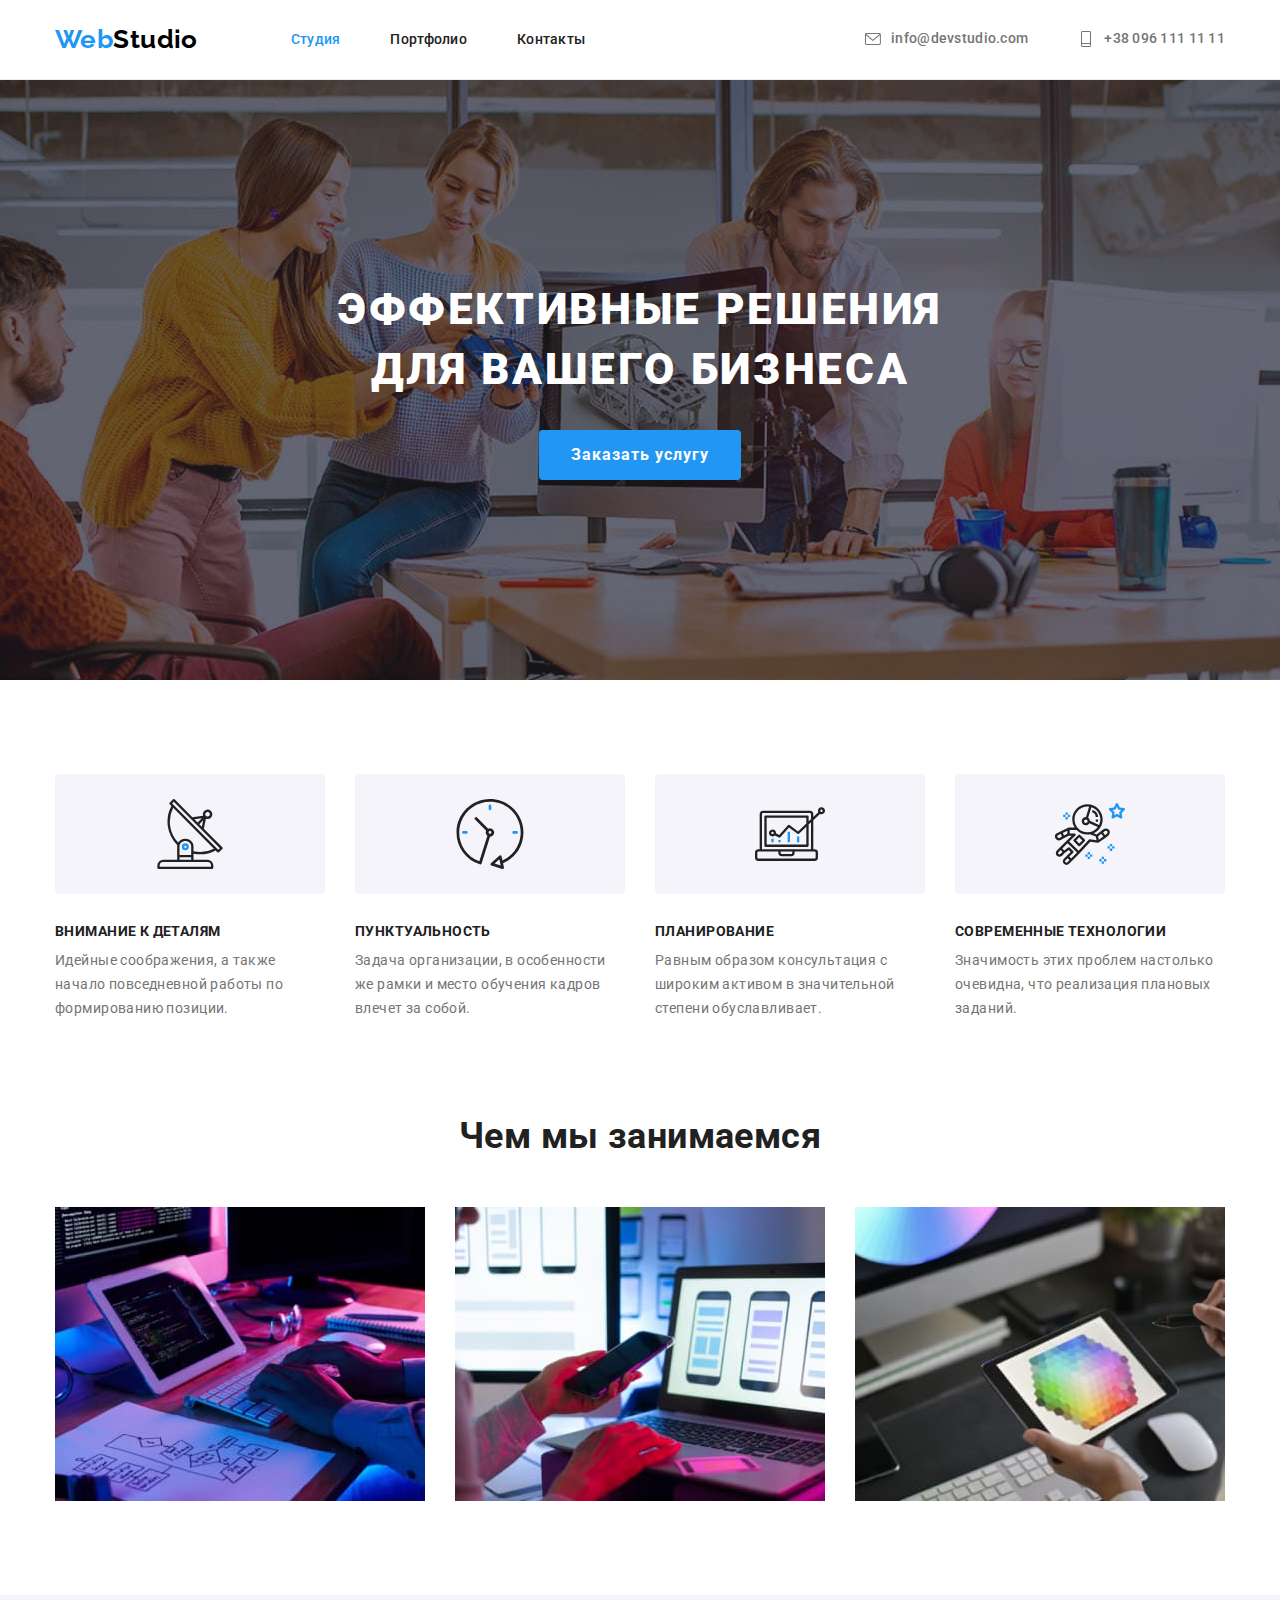
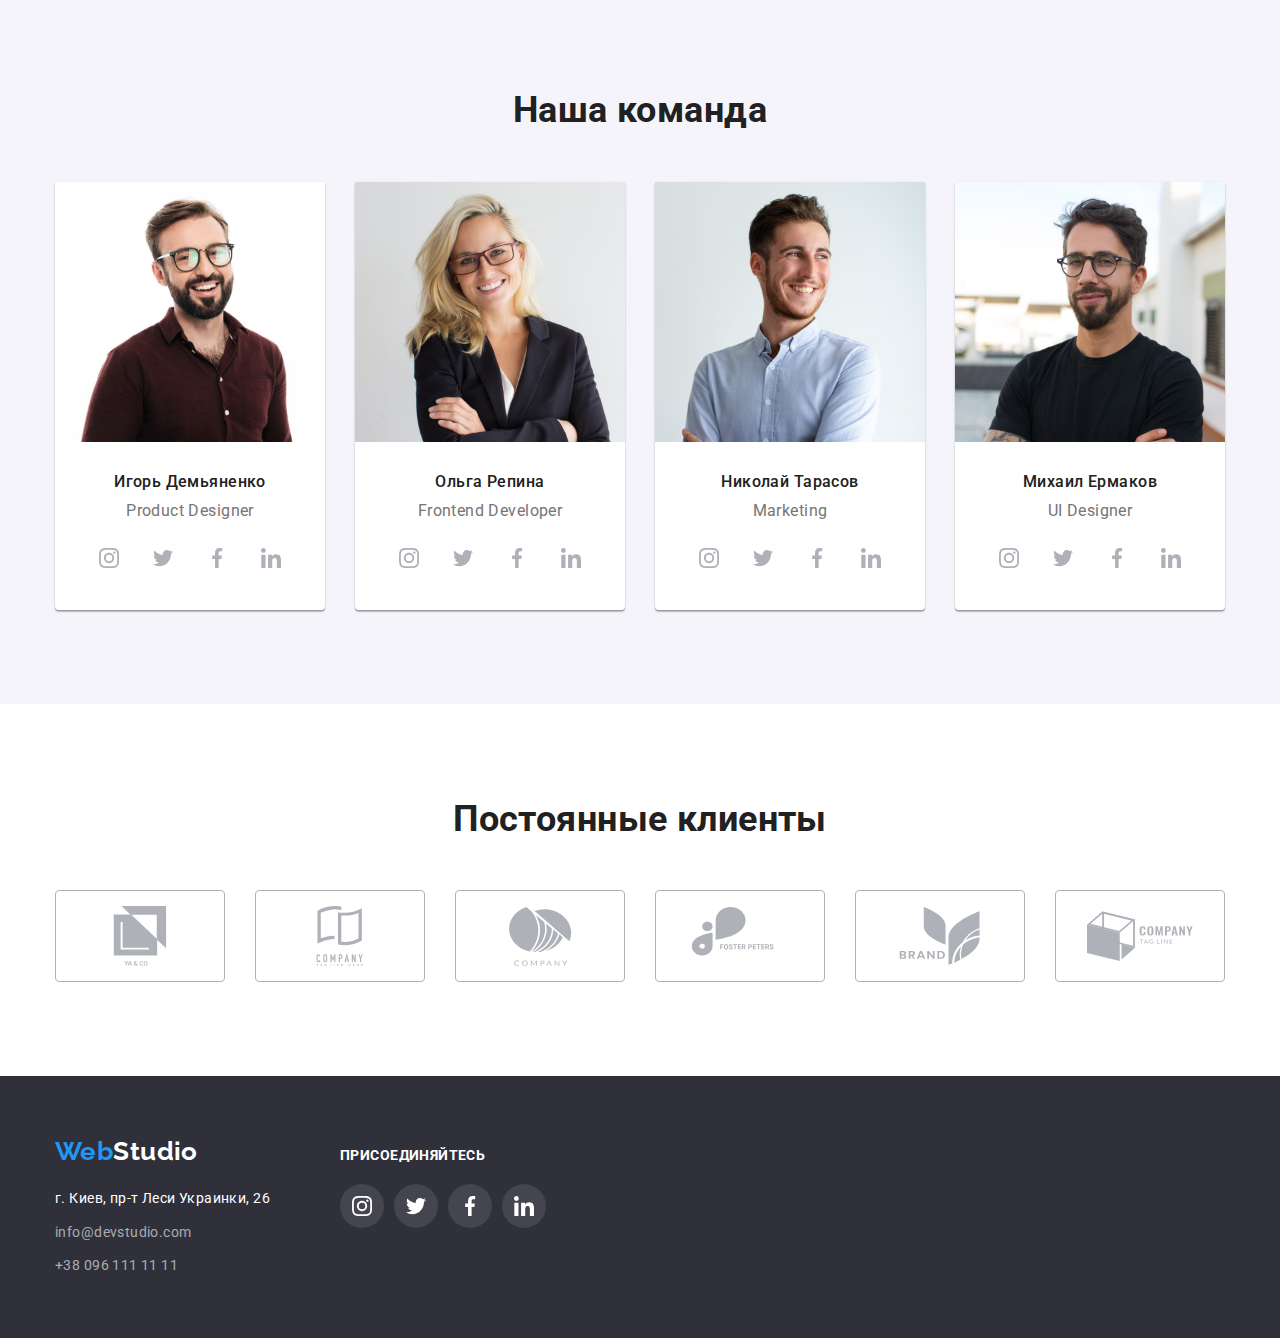
==== index.html @ 7c113fb6 "Initial commit" ====
<!DOCTYPE html>
<html lang="ru">
  <head>
    <meta charset="UTF-8" />
    <meta http-equiv="X-UA-Compatible" content="IE=edge" />
    <meta name="viewport" content="width=device-width, initial-scale=1.0" />
    <title>WebStudio</title>
    <link
      rel="stylesheet"
      href="https://cdnjs.cloudflare.com/ajax/libs/modern-normalize/1.1.0/modern-normalize.min.css"
    />
    <link
      href="https://fonts.googleapis.com/css2?family=Raleway:wght@700&family=Roboto:wght@400;500;700;900&display=swap"
      rel="stylesheet"
    />
    <link rel="stylesheet" href="./css/style.css" />
  </head>
  <body>
    <!--шапка сайта-->
    <header class="hat">
      <div class="container header-container">
        <a href="" class="logo"><span>Web</span>Studio</a>
        <!--навигация-->
        <nav class="site-nav">
          <ul class="list">
            <li class="list-item">
              <a href="./index.html" class="link selected-link">Студия</a>
            </li>
            <li class="list-item">
              <a href="./portfolio.html" class="link">Портфолио</a>
            </li>
            <li class="list-item">
              <a href="" class="link">Контакты</a>
            </li>
          </ul>
        </nav>
        <!--контакты-->
        <ul class="contacts list">
          <li class="items">
            <a href="mailto:info@devstudio.com" class="contact-link link">
              <svg class="contact-icon" width="16" height="12">
                <use href="./images/icons/symbol-defs.svg#mail"></use>
              </svg>
              info@devstudio.com</a
            >
          </li>
          <li class="items">
            <a href="tel:+380961111111" class="contact-link link">
              <svg class="contact-icon" width="10" height="16">
                <use href="./images/icons/symbol-defs.svg#phone"></use>
              </svg>
              +38 096 111 11 11</a
            >
          </li>
        </ul>
      </div>
    </header>

    <!--главная страница с уникальным контентом-->
    <main>
      <!--Heroes-->
      <section class="hero">
        <div class="container">
          <h1 class="hero-title title">
            Эффективные решения для вашего бизнеса
          </h1>
          <button type="button" class="button">Заказать услугу</button>
        </div>
      </section>

      <!--преимущества-->
      <section class="section section-advance">
        <div class="container">
          <!-- заголовок секции для семантики -->
          <h2 class="visually-hidden" aria-hidden="true" tabindex="-1">
            Наши преимущества
          </h2>
          <ul class="features-list list">
            <li class="list-item">
              <div class="canvas">
                <svg class="features-icon" width="70" height="70">
                  <use href="./images/icons/symbol-defs.svg#antenna"></use>
                </svg>
              </div>
              <h3 class="title">Внимание к деталям</h3>
              <p class="text">
                Идейные соображения, а также начало повседневной работы по
                формированию позиции.
              </p>
            </li>
            <li class="list-item">
              <div class="canvas">
                <svg class="features-icon" width="70" height="70">
                  <use href="./images/icons/symbol-defs.svg#clock"></use>
                </svg>
              </div>
              <h3 class="title">Пунктуальность</h3>
              <p class="text">
                Задача организации, в особенности же рамки и место обучения
                кадров влечет за собой.
              </p>
            </li>
            <li class="list-item">
              <div class="canvas">
                <svg class="features-icon" width="70" height="70">
                  <use href="./images/icons/symbol-defs.svg#diagram"></use>
                </svg>
              </div>
              <h3 class="title">Планирование</h3>
              <p class="text">
                Равным образом консультация с широким активом в значительной
                степени обуславливает.
              </p>
            </li>
            <li class="list-item">
              <div class="canvas">
                <svg class="features-icon" width="70" height="70">
                  <use href="./images/icons/symbol-defs.svg#astronaut"></use>
                </svg>
              </div>
              <h3 class="title">Современные технологии</h3>
              <p class="text">
                Значимость этих проблем настолько очевидна, что реализация
                плановых заданий.
              </p>
            </li>
          </ul>
        </div>
      </section>

      <!--чем мы занимаемся-->
      <section class="section section-occupation">
        <div class="container">
          <h2 class="section-title">Чем мы занимаемся</h2>
          <ul class="occupation-list list">
            <li class="item">
              <img
                src="./images/about-us/what-we-do1.jpg"
                alt="Человек, который пишет код"
                width="370"
                height="294"
              />
            </li>
            <li class="item">
              <img
                src="./images/about-us/what-we-do2.jpg"
                alt="Человек, который рисует макет"
                width="370"
                height="294"
              />
            </li>
            <li class="item">
              <img
                src="./images/about-us/what-we-do3.jpg"
                alt="Человек, который держит планшет с палитрой цветов"
                width="370"
                height="294"
              />
            </li>
          </ul>
        </div>
      </section>
      <!--наша команда-->
      <section class="section team">
        <div class="container">
          <h2 class="section-title">Наша команда</h2>
          <ul class="team-list list">
            <li class="team-item">
              <img
                class="team-foto"
                src="./images/team/productdes.jpg"
                alt="Фото Игоря Демьяненко"
                width="270"
                height="260"
              />
              <div class="team-descr">
                <h3 class="team-title">Игорь Демьяненко</h3>
                <p lang="en" class="team-text text">Product Designer</p>
                <!-- socialmedia-list -->
                <ul class="socialmedia-list list">
                  <li class="socialmedia-item">
                    <a
                      class="socialmedia-link link"
                      href=""
                      target="_blank"
                      rel="noopener noreferrer"
                      aria-label="instagram"
                    >
                      <svg class="socialmedia-icon" width="20" height="20">
                        <use
                          href="./images/icons/symbol-defs.svg#instagram"
                        ></use>
                      </svg>
                    </a>
                  </li>
                  <li class="socialmedia-item">
                    <a
                      class="socialmedia-link link"
                      href=""
                      target="_blank"
                      rel="noopener noreferrer"
                      aria-label="twitter"
                    >
                      <svg class="socialmedia-icon" width="20" height="20">
                        <use
                          href="./images/icons/symbol-defs.svg#twittter"
                        ></use>
                      </svg>
                    </a>
                  </li>
                  <li class="socialmedia-item">
                    <a
                      class="socialmedia-link link"
                      href=""
                      target="_blank"
                      rel="noopener noreferrer"
                      aria-label="facebook"
                    >
                      <svg class="socialmedia-icon" width="20" height="20">
                        <use
                          href="./images/icons/symbol-defs.svg#facebook"
                        ></use>
                      </svg>
                    </a>
                  </li>
                  <li class="socialmedia-item">
                    <a
                      class="socialmedia-link link"
                      href=""
                      target="_blank"
                      rel="noopener noreferrer"
                      aria-label="linkedin"
                    >
                      <svg class="socialmedia-icon" width="20" height="20">
                        <use
                          href="./images/icons/symbol-defs.svg#linkedin"
                        ></use>
                      </svg>
                    </a>
                  </li>
                </ul>
              </div>
            </li>
            <li class="team-item">
              <img
                class="team-foto"
                src="./images/team/frontendsev.jpg"
                alt="Фото Ольги Репины"
                width="270"
                height="260"
              />
              <div class="team-descr">
                <h3 class="team-title">Ольга Репина</h3>
                <p lang="en" class="team-text text">Frontend Developer</p>
                <ul class="socialmedia-list list">
                  <li class="socialmedia-item">
                    <a
                      class="socialmedia-link link"
                      href=""
                      target="_blank"
                      rel="noopener noreferrer"
                      aria-label="instagram"
                    >
                      <svg class="socialmedia-icon" width="20" height="20">
                        <use
                          href="./images/icons/symbol-defs.svg#instagram"
                        ></use>
                      </svg>
                    </a>
                  </li>
                  <li class="socialmedia-item">
                    <a
                      class="socialmedia-link link"
                      href=""
                      target="_blank"
                      rel="noopener noreferrer"
                      aria-label="twitter"
                    >
                      <svg class="socialmedia-icon" width="20" height="20">
                        <use
                          href="./images/icons/symbol-defs.svg#twittter"
                        ></use>
                      </svg>
                    </a>
                  </li>
                  <li class="socialmedia-item">
                    <a
                      class="socialmedia-link link"
                      href=""
                      target="_blank"
                      rel="noopener noreferrer"
                      aria-label="facebook"
                    >
                      <svg class="socialmedia-icon" width="20" height="20">
                        <use
                          href="./images/icons/symbol-defs.svg#facebook"
                        ></use>
                      </svg>
                    </a>
                  </li>
                  <li class="socialmedia-item">
                    <a
                      class="socialmedia-link link"
                      href=""
                      target="_blank"
                      rel="noopener noreferrer"
                      aria-label="linkedin"
                    >
                      <svg class="socialmedia-icon" width="20" height="20">
                        <use
                          href="./images/icons/symbol-defs.svg#linkedin"
                        ></use>
                      </svg>
                    </a>
                  </li>
                </ul>
              </div>
            </li>
            <li class="team-item">
              <img
                class="team-foto"
                src="./images/team/marketing.jpg"
                alt="Фото Николая Тарасова"
                width="270"
                height="260"
              />
              <div class="team-descr">
                <h3 class="team-title">Николай Тарасов</h3>
                <p lang="en" class="team-text text">Marketing</p>
                <ul class="socialmedia-list list">
                  <li class="socialmedia-item">
                    <a
                      class="socialmedia-link link"
                      href=""
                      target="_blank"
                      rel="noopener noreferrer"
                      aria-label="instagram"
                    >
                      <svg class="socialmedia-icon" width="20" height="20">
                        <use
                          href="./images/icons/symbol-defs.svg#instagram"
                        ></use>
                      </svg>
                    </a>
                  </li>
                  <li class="socialmedia-item">
                    <a
                      class="socialmedia-link link"
                      href=""
                      target="_blank"
                      rel="noopener noreferrer"
                      aria-label="twitter"
                    >
                      <svg class="socialmedia-icon" width="20" height="20">
                        <use
                          href="./images/icons/symbol-defs.svg#twittter"
                        ></use>
                      </svg>
                    </a>
                  </li>
                  <li class="socialmedia-item">
                    <a
                      class="socialmedia-link link"
                      href=""
                      target="_blank"
                      rel="noopener noreferrer"
                      aria-label="facebook"
                    >
                      <svg class="socialmedia-icon" width="20" height="20">
                        <use
                          href="./images/icons/symbol-defs.svg#facebook"
                        ></use>
                      </svg>
                    </a>
                  </li>
                  <li class="socialmedia-item">
                    <a
                      class="socialmedia-link link"
                      href=""
                      target="_blank"
                      rel="noopener noreferrer"
                      aria-label="linkedin"
                    >
                      <svg class="socialmedia-icon" width="20" height="20">
                        <use
                          href="./images/icons/symbol-defs.svg#linkedin"
                        ></use>
                      </svg>
                    </a>
                  </li>
                </ul>
              </div>
            </li>
            <li class="team-item">
              <img
                class="team-foto"
                src="./images/team/uides.jpg"
                alt="Фото Михаила Ермакова"
                width="270"
                height="260"
              />
              <div class="team-descr">
                <h3 class="team-title">Михаил Ермаков</h3>
                <p lang="en" class="team-text text">UI Designer</p>
                <ul class="socialmedia-list list">
                  <li class="socialmedia-item">
                    <a
                      class="socialmedia-link link"
                      href=""
                      target="_blank"
                      rel="noopener noreferrer"
                      aria-label="instagram"
                    >
                      <svg class="socialmedia-icon" width="20" height="20">
                        <use
                          href="./images/icons/symbol-defs.svg#instagram"
                        ></use>
                      </svg>
                    </a>
                  </li>
                  <li class="socialmedia-item">
                    <a
                      class="socialmedia-link link"
                      href=""
                      target="_blank"
                      rel="noopener noreferrer"
                      aria-label="twitter"
                    >
                      <svg class="socialmedia-icon" width="20" height="20">
                        <use
                          href="./images/icons/symbol-defs.svg#twittter"
                        ></use>
                      </svg>
                    </a>
                  </li>
                  <li class="socialmedia-item">
                    <a
                      class="socialmedia-link link"
                      href=""
                      target="_blank"
                      rel="noopener noreferrer"
                      aria-label="facebook"
                    >
                      <svg class="socialmedia-icon" width="20" height="20">
                        <use
                          href="./images/icons/symbol-defs.svg#facebook"
                        ></use>
                      </svg>
                    </a>
                  </li>
                  <li class="socialmedia-item">
                    <a
                      class="socialmedia-link link"
                      href=""
                      target="_blank"
                      rel="noopener noreferrer"
                      aria-label="linkedin"
                    >
                      <svg class="socialmedia-icon" width="20" height="20">
                        <use
                          href="./images/icons/symbol-defs.svg#linkedin"
                        ></use>
                      </svg>
                    </a>
                  </li>
                </ul>
              </div>
            </li>
          </ul>
        </div>
      </section>

      <!-- clients -->
      <section class="section">
        <div class="container">
          <h2 class="section-title">Постоянные клиенты</h2>
          <ul class="client-list list">
            <li class="client-item">
              <a
                class="client-link link"
                href=""
                target="_blank"
                rel="noopener noreferrer"
                aria-label="company 1"
              >
                <svg class="client-icon" width="41" height="47">
                  <use href="./images/icons/symbol-defs.svg#company-1"></use>
                </svg>
              </a>
            </li>
            <li class="client-item">
              <a
                class="client-link link"
                href=""
                target="_blank"
                rel="noopener noreferrer"
                aria-label="company 2"
              >
                <svg class="client-icon" width="40" height="52">
                  <use href="./images/icons/symbol-defs.svg#company-2"></use>
                </svg>
              </a>
            </li>
            <li class="client-item">
              <a
                class="client-link link"
                href=""
                target="_blank"
                rel="noopener noreferrer"
                aria-label="company 3"
              >
                <svg class="client-icon" width="44" height="41">
                  <use href="./images/icons/symbol-defs.svg#company-3"></use>
                </svg>
              </a>
            </li>
            <li class="client-item">
              <a
                class="client-link link"
                href=""
                target="_blank"
                rel="noopener noreferrer"
                aria-label="company 4"
              >
                <svg class="client-icon" width="84" height="41">
                  <use href="./images/icons/symbol-defs.svg#company-4"></use>
                </svg>
              </a>
            </li>
            <li class="client-item">
              <a
                class="client-link link"
                href=""
                target="_blank"
                rel="noopener noreferrer"
                aria-label="company 5"
              >
                <svg class="client-icon" width="63" height="45">
                  <use href="./images/icons/symbol-defs.svg#company-5"></use>
                </svg>
              </a>
            </li>
            <li class="client-item">
              <a
                class="client-link link"
                href=""
                target="_blank"
                rel="noopener noreferrer"
                aria-label="company 6"
              >
                <svg class="client-icon" width="94" height="44">
                  <use href="./images/icons/symbol-defs.svg#company-6"></use>
                </svg>
              </a>
            </li>
          </ul>
        </div>
      </section>
    </main>

    <!--подвал-->
    <footer class="page-footer">
      <div class="container">
        <div class="address-container">
          <a href="" class="logo alt"><span>Web</span>Studio</a>
          <!--контакты-->
          <address>
            <ul class="contacts-list list">
              <li class="item">
                <a
                  href="https://goo.gl/maps/ko31hHhUW7KVigs66"
                  class="contact-item alt link"
                  >г. Киев, пр-т Леси Украинки, 26</a
                >
              </li>
              <li class="item">
                <a href="mailto:info@devstudio.com" class="contact-item link"
                  >info@devstudio.com</a
                >
              </li>
              <li class="item">
                <a href="tel:+380961111111" class="contact-item link"
                  >+38 096 111 11 11</a
                >
              </li>
            </ul>
          </address>
        </div>

        <div class="socialmedia-container">
          <h2 class="subtitle title">присоединяйтесь</h2>
          <ul class="socialmedia-list list">
            <li class="socialmedia-item">
              <a
                class="socialmedia-link link"
                href=""
                target="_blank"
                rel="noopener noreferrer"
                aria-label="instagram"
              >
                <svg class="footer-icon" width="20" height="20">
                  <use
                    width="20"
                    height="20"
                    href="./images/icons/symbol-defs.svg#instagram"
                  ></use>
                </svg>
              </a>
            </li>
            <li class="socialmedia-item">
              <a
                class="socialmedia-link link"
                href=""
                target="_blank"
                rel="noopener noreferrer"
                aria-label="twitter"
              >
                <svg class="footer-icon" width="20" height="20">
                  <use href="./images/icons/symbol-defs.svg#twittter"></use>
                </svg>
              </a>
            </li>
            <li class="socialmedia-item">
              <a
                class="socialmedia-link link"
                href=""
                target="_blank"
                rel="noopener noreferrer"
                aria-label="facebook"
              >
                <svg class="footer-icon" width="20" height="20">
                  <use href="./images/icons/symbol-defs.svg#facebook"></use>
                </svg>
              </a>
            </li>
            <li class="socialmedia-item">
              <a
                class="socialmedia-link link"
                href=""
                target="_blank"
                rel="noopener noreferrer"
                aria-label="linkedin"
              >
                <svg class="footer-icon" width="20" height="20">
                  <use href="./images/icons/symbol-defs.svg#linkedin"></use>
                </svg>
              </a>
            </li>
          </ul>
        </div>
      </div>
    </footer>
  </body>
</html>
---- css/style.css ----
:root {
  --primary-color: #757575;
  --secondary-color: #212121;
  --accent-color: #2196f3;
  --primary-bg-t-color: #ffffff;
  --seconadary-bg-color: #2f303a;
  --logo-color-text: #000000;
  --alternative-bg-color: #f5f4fa;
}

/* 
   акцент цвет #2196F3
   фон в секции команда и некоторого текста #E5E5E5
   вторичный цвет фона ( футера и секции героев) #2F303A;
   цвет текста в лого: #000000;
   цвет текста заголовков #212121
   основной масив текста #757575;
   основной фон bg и текст контраста #FFFFFF;
   prymary font-family roboto 400,500,700,900
   logo ff Raleway 700 
   кнопка в секции герои при ховере #188CE8
*/

/* ======================================================================================================================================================== */
/*  глобальные стили боди */

body {
  color: var(--primary-color);
  font-family: "Roboto", sans-serif;
  font-style: normal;
  font-weight: 400;
  font-size: 14px;
  line-height: 1.14;
  letter-spacing: 0.03em;
  background-color: var(--primary-bg-t-color);
}

.container {
  width: 1200px;
  margin-left: auto;
  margin-right: auto;
  padding: 0 15px;
}

.list {
  list-style: none;
  margin-top: 0px;
  margin-bottom: 0px;
  padding-left: 0px;
}

.link {
  display: block;
  color: currentColor;
  margin: 0;
  text-decoration: none;
}

.text,
.title {
  margin-top: 0;
  margin-bottom: 0;
}

/* утилита для картинок */
img {
  display: block;
  max-width: 100%;
  height: auto;
}

/* .visually-hidden */
.visually-hidden {
  position: absolute;
  white-space: nowrap;
  width: 1px;
  height: 1px;
  overflow: hidden;
  border: 0;
  padding: 0;
  clip: rect(0 0 0 0);
  clip-path: inset(50%);
  margin: -1px;
}

/*====================================================================================================================================================== */

/* шапка сайта */

.hat {
  border-bottom: 1px solid #ececec;
}

.header-container {
  display: flex;
  justify-content: center;
  align-items: center;
}

/* логотип */

.logo {
  display: block;
  font-family: "Raleway", sans-serif;
  font-weight: 700;
  font-size: 26px;
  line-height: 1.19;
  text-decoration: none;
  color: var(--logo-color-text);
  margin-right: 93px;
}

.logo:hover,
.logo:focus {
  color: var(--primary-color);
}

.logo > span {
  color: var(--accent-color);
}

/* site-nav */

.site-nav .list {
  display: flex;
}

.site-nav .link {
  display: block;
  color: var(--secondary-color);
  font-weight: 500;
  letter-spacing: 0.02em;
  text-decoration: none;
  padding-top: 32px;
  padding-bottom: 31px;
}

.list .list-item:not(:last-child) {
  margin-right: 50px;
}

.site-nav .selected-link {
  color: var(--accent-color);
}

.site-nav .link:hover,
.site-nav .link:focus {
  color: var(--accent-color);
}

/* header contacts */

.contacts {
  display: flex;
  margin-left: auto;
}

.contact-link {
  display: flex;
  align-items: center;
  font-weight: 500;
  letter-spacing: 0.02em;
  /* color: var(--primary-color); */
}

.contact-icon {
  width: 16px;
  height: 16px;
  display: inline-block;
  margin-left: auto;
  fill: currentColor;
  margin-right: 10px;
}

.contact-link:hover,
.contact-link:focus {
  color: var(--accent-color);
}

/* .contact-item:hover .icon,
.contact-item:focus .icon {
   color: var(--accent-color);
} */

.contacts .items:not(:last-child) {
  margin-right: 50px;
}

/* ------------------------------------------------------------------------ */

/* sections */

.section {
  padding-top: 94px;
  padding-bottom: 94px;
}

.section-title {
  margin-top: 0px;
  margin-bottom: 50px;
  font-weight: 700;
  font-size: 36px;
  line-height: 1.17;
  text-align: center;
  color: var(--secondary-color);
}

/* фон секций герои и футер */

.page-footer {
  background-color: var(--seconadary-bg-color);
}

/* герои  */
.hero {
  max-width: 1600px;
  margin-left: auto;
  margin-right: auto;
  padding-top: 200px;
  padding-bottom: 200px;

  background-image: linear-gradient(
      to top,
      rgba(47, 48, 58, 0.4),
      rgba(47, 48, 58, 0.4)
    ),
    url(../images/hero/hero.jpg);
  background-color: var(--seconadary-bg-color);
  background-position: center;
  background-size: cover;
  text-align: center;
  background-repeat: no-repeat;
}

.hero-title {
  max-width: 696px;
  margin-right: auto;
  margin-left: auto;
  margin-bottom: 30px;
  font-weight: 900;
  font-size: 44px;
  line-height: 1.36;
  text-align: center;
  letter-spacing: 0.06em;
  text-transform: uppercase;
  color: var(--primary-bg-t-color);
}

/* заголовок имеет дефолтные стили браузера, по этмоу нужно переопределить явно */

.features-list {
  display: flex;
  width: 1170px;
}

.features-list .list-item {
  width: calc((100% - 90px) / 4);
}

.features-list .list-item:not(:last-child) {
  margin-right: 30px;
}

.features-icon {
  display: inline-block;
  width: 70px;
  height: 70px;
}
.canvas {
  width: 270px;
  height: 120px;
  display: flex;
  justify-content: center;
  align-items: center;
  background-color: #f5f4fa;
  margin-bottom: 30px;
  border-radius: 4px;
}

.features-list .title {
  margin-bottom: 10px;
  font-weight: 700;
  font-size: 14px;
  line-height: 1.14;
  text-transform: uppercase;
  color: var(--secondary-color);
}

.features-list .text {
  line-height: 1.71;
}

/* преимущества */

.section-advance {
  padding-bottom: 47px;
}

/* чем мы занимаемся  */

.section-occupation {
  padding-top: 47px;
}

.occupation-list {
  display: flex;
}

.occupation-list .item:not(:last-child) {
  margin-right: 30px;
}

/* наша команда */

.team-list {
  display: flex;
  text-align: center;
}

.team-descr {
  padding: 30px 10px;
}

.team-list .team-item:not(:last-child) {
  margin-right: 30px;
}

.team {
  background-color: var(--alternative-bg-color);
}

.list .team-item {
  background-color: var(--primary-bg-t-color);
  box-shadow: 0px 1px 3px rgba(0, 0, 0, 0.12), 0px 1px 1px rgba(0, 0, 0, 0.14),
    0px 2px 1px rgba(0, 0, 0, 0.2);
  border-radius: 0px 0px 4px 4px;
}

/* socialmedia */

.socialmedia-list {
  display: flex;
  justify-content: center;
  align-items: baseline;
}

.socialmedia-item {
  border-radius: 50%;
}

.list .socialmedia-item:not(:last-child) {
  margin-right: 10px;
}

.socialmedia-link {
  display: flex;
  justify-content: center;
  align-items: center;
  width: 44px;
  height: 44px;
  color: #afb1b8;
  border-radius: 50%;
}

.socialmedia-icon {
  display: block;
  width: 20px;
  height: 20px;
  fill: currentColor;
}

.socialmedia-link:hover,
.socialmedia-link:focus {
  color: var(--primary-bg-t-color);
  background-color: #188ce8;
}

.list .socialmedia-item:not(:last-child) {
  margin-right: 10px;
}

.section .team-title {
  margin-top: 0;
  margin-bottom: 10px;
  font-weight: 500;
  font-size: 16px;
  line-height: 1.19;
  color: var(--secondary-color);
}
.section .team-text {
  font-size: 16px;
  line-height: 1.19;
  margin-bottom: 16px;
}

/* ============================================================================================================================================================ */

/* client */

.client-list {
  display: flex;
}

.client-link {
  display: flex;
  justify-content: center;
  align-items: center;
  width: 170px;
  height: 92px;
  border: 1px solid #afb1b8;
  border-radius: 4px;
  color: #afb1b8;
}

.client-item:not(:last-child) {
  margin-right: 30px;
}

.client-icon {
  display: block;
  width: 106px;
  height: 60px;
  fill: currentColor;
}

.client-link:hover,
.client-link:focus {
  border: 1px solid #2196f3;
  color: #2196f3;
}

/* футер */

.page-footer {
  padding-top: 60px;
  padding-bottom: 60px;
}

.page-footer .container {
  display: flex;
  align-items: baseline;
}

.address-container {
  margin-right: 70px;
}

.page-footer .logo {
  margin-bottom: 20px;
  margin-right: 0;
  display: block;
}

.page-footer .contact-item {
  font-weight: 400;
  font-style: normal;
  line-height: 1.71;
  color: rgba(255, 255, 255, 0.6);
}

.page-footer .alt {
  color: var(--primary-bg-t-color);
  font-style: normal;
}

.contacts-list > .item:not(:last-child) {
  display: block;
  margin-bottom: 10px;
}

.page-footer .contact-item:hover,
.page-footer .contact-item:focus {
  color: var(--accent-color);
}

.logo.alt:hover,
.logo.alt:focus {
  color: var(--accent-color);
}

.logo.alt > span:hover,
.logo.alt > span:focus {
  color: var(--primary-color);
}

/* section with socialmedia link */

.subtitle {
  font-weight: 700;
  font-size: 14px;
  line-height: 1.14;
  letter-spacing: 0.03em;
  text-transform: uppercase;
  color: var(--primary-bg-t-color);
  margin-bottom: 20px;
}

.page-footer .socialmedia-item {
  background-color: rgba(255, 255, 255, 0.1);
}
.footer-icon {
  display: block;
  width: 20px;
  height: 20px;
  fill: var(--primary-bg-t-color);
}

.socialmedia-item:hover,
.socialmedia-item:focus {
  background-color: #188ce8;
}

/* ------------------------------------------------------------------------------------------------------------------------------------------------------ */
/* кнопка  "героев"*/

.button {
  padding: 10px 32px;
  font-family: inherit;
  font-weight: 700;
  font-size: 16px;
  line-height: 1.87;
  letter-spacing: 0.06em;
  color: var(--primary-bg-t-color);
  background: var(--accent-color);
  border-radius: 4px;
  cursor: pointer;
  border: none;
}

.button:hover,
.button:focus {
  color: var(--primary-bg-t-color);
  background-color: #188ce8;
  box-shadow: 0px 4px 4px rgba(0, 0, 0, 0.15);
}

/* ====================================================================================================================================================================================================================================== */

/* портофолио */

.portfolio-title {
  margin: 0px;
}

/* меню кнопок */

.menu-list {
  display: flex;
  justify-content: center;
  margin-bottom: 50px;
}

.menu-list .item:not(:last-child) {
  margin-right: 8px;
}

/* примеры робот */

.work-list {
  display: flex;
  flex-wrap: wrap;
}

.work-item {
  width: calc((100% - 60px) / 3);
}

.card:hover,
.card:focus {
  box-shadow: 0px 1px 1px rgba(0, 0, 0, 0.12), 0px 4px 4px rgba(0, 0, 0, 0.06),
    1px 4px 6px rgba(0, 0, 0, 0.16);
}

.work-item:not(:nth-child(3n)) {
  margin-right: 30px;
}
.work-item:not(:nth-last-child(-n + 3)) {
  margin-bottom: 30px;
}

.work-descr {
  padding: 20px 23px;
  border: 1px solid #eeeeee;
  border-top: none;
}

.card .title {
  margin-bottom: 5px;
  font-weight: 700;
  font-size: 18px;
  line-height: 2;
  letter-spacing: 0.06em;
  color: var(--secondary-color);
}

.card .text {
  font-size: 16px;
  line-height: 1.87;
  letter-spacing: 0.03em;
  color: var(--primary-color);
}

/* .card .description {
   font-size: 18px;
   line-height: 1.56;
   letter-spacing: 0.03em;
   color: var(--primary-bg-t-color);
   background-color: rgba(33, 150, 243, 0.9);
} */

/* ---------------------------------------------------------------------------------------------------------------------------------------------------------------------- */

/* кнопки радио в портфолио*/

.btm {
  padding: 6px 22px;
  display: inline-block;
  font-weight: 500;
  font-size: 16px;
  line-height: 1.62;
  color: var(--secondary-color);
  background-color: var(--alternative-bg-color);
  border-radius: 4px;
  border: none;
  cursor: pointer;
}

.btm:hover,
.btm:focus {
  color: var(--primary-bg-t-color);
  background-color: var(--accent-color);
  box-shadow: 0px 3px 1px rgba(0, 0, 0, 0.1), 0px 1px 2px rgba(0, 0, 0, 0.08),
    0px 2px 2px rgba(0, 0, 0, 0.12);
}

/* ---------------------------------------------------------------------------------------------------------------------------------------------------------- */
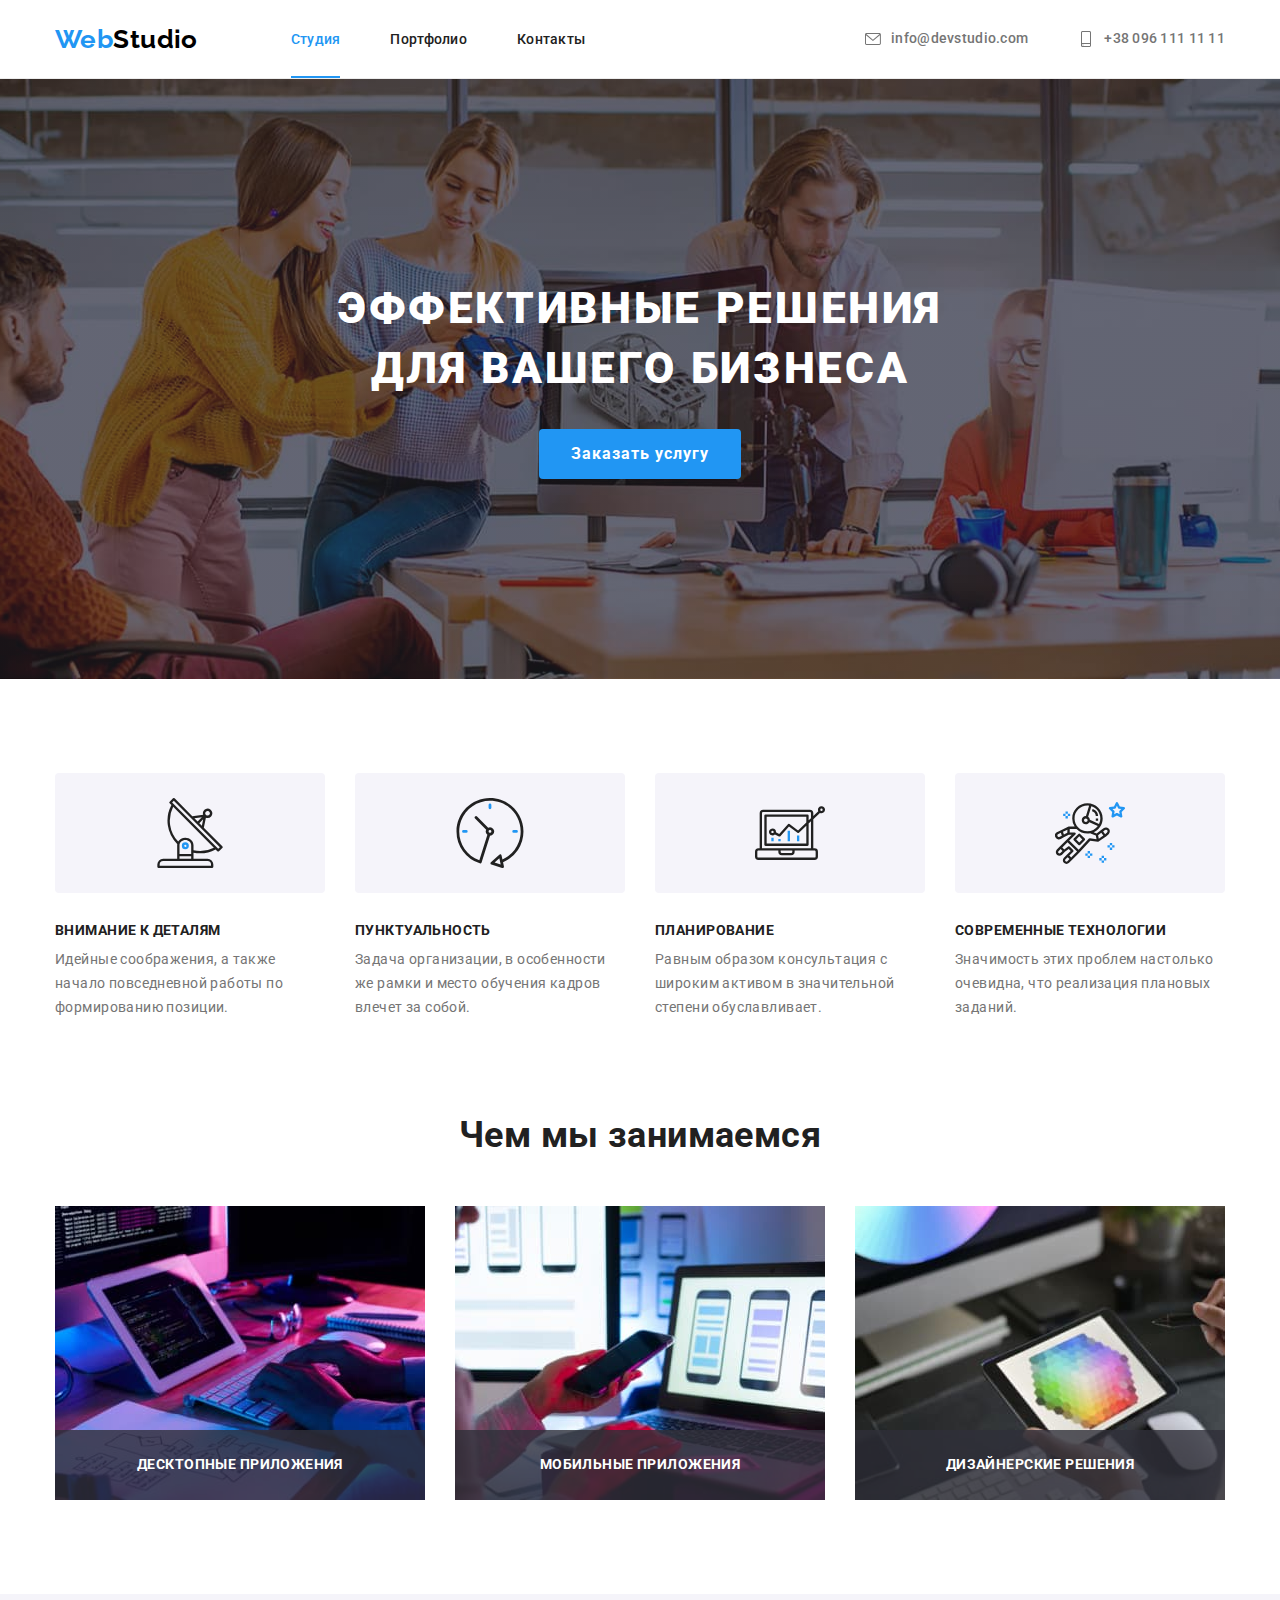
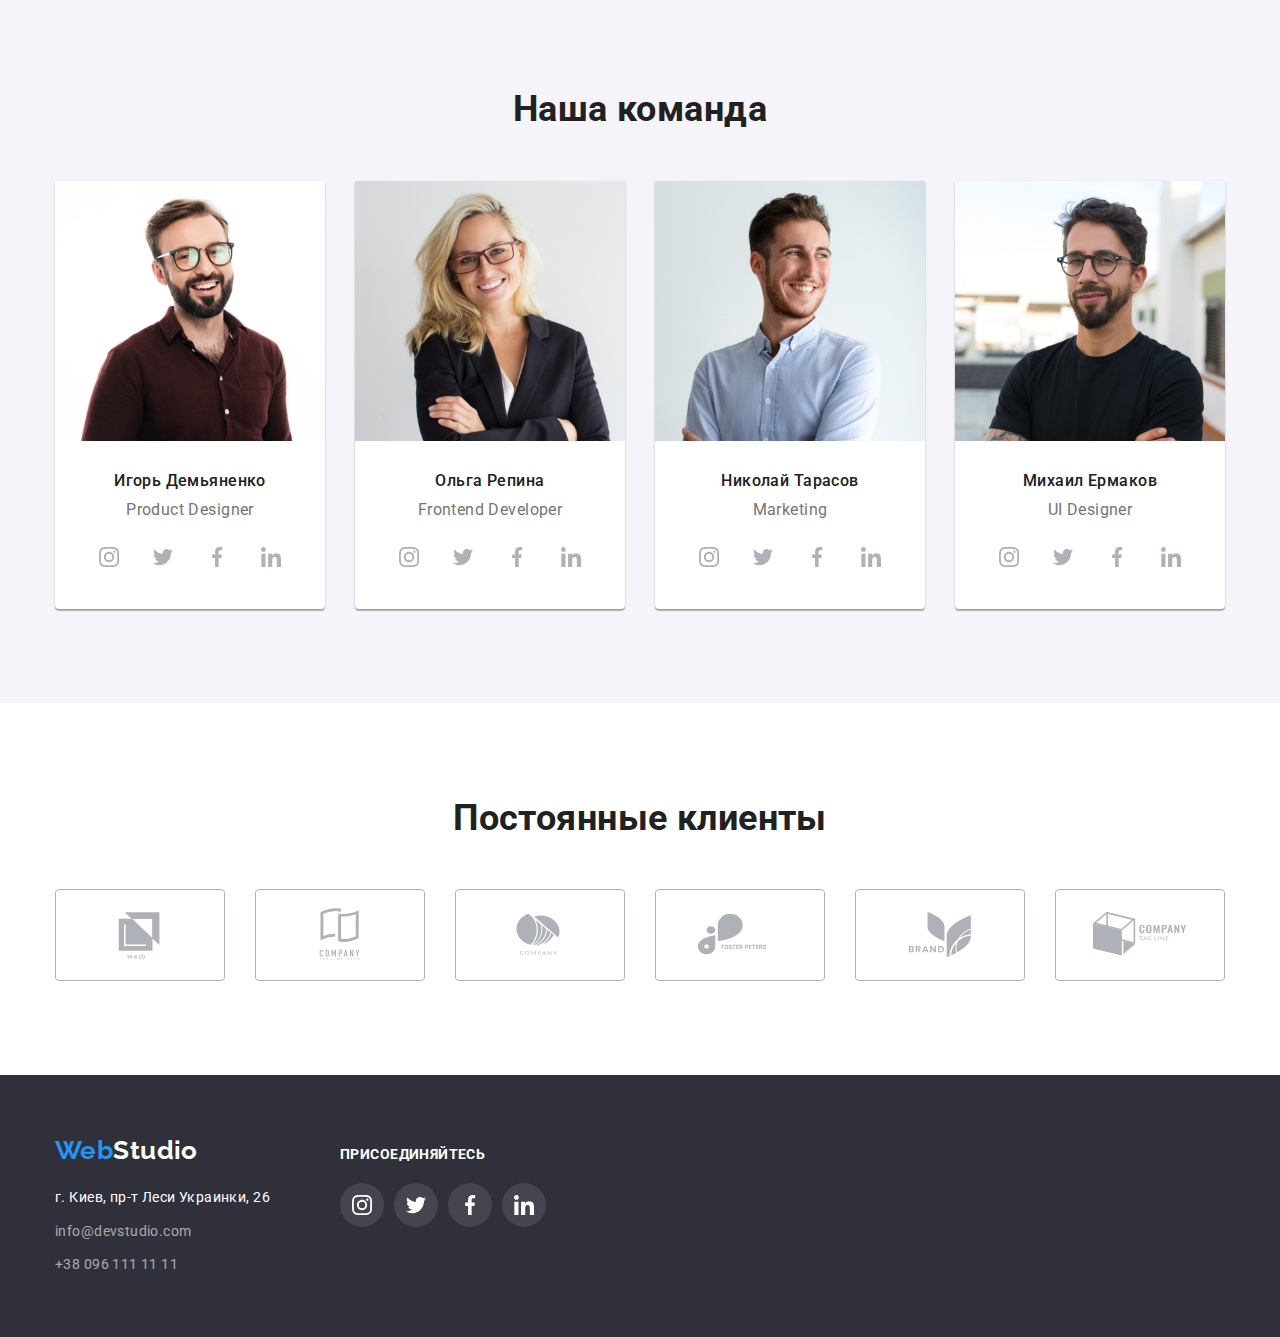
==== commit 884a89ce: "дз5" ====
--- a/index.html
+++ b/index.html
@@ -22,14 +22,14 @@
         <a href="" class="logo"><span>Web</span>Studio</a>
         <!--навигация-->
         <nav class="site-nav">
-          <ul class="list">
-            <li class="list-item">
+          <ul class="navigation-list list">
+            <li class="navigation-item selected-item">
               <a href="./index.html" class="link selected-link">Студия</a>
             </li>
-            <li class="list-item">
+            <li class="navigation-item">
               <a href="./portfolio.html" class="link">Портфолио</a>
             </li>
-            <li class="list-item">
+            <li class="navigation-item">
               <a href="" class="link">Контакты</a>
             </li>
           </ul>
@@ -64,7 +64,7 @@
           <h1 class="hero-title title">
             Эффективные решения для вашего бизнеса
           </h1>
-          <button type="button" class="button">Заказать услугу</button>
+          <button type="button" class="button" data-modal-open >Заказать услугу</button>
         </div>
       </section>
 
@@ -133,29 +133,32 @@
         <div class="container">
           <h2 class="section-title">Чем мы занимаемся</h2>
           <ul class="occupation-list list">
-            <li class="item">
+            <li class="occupation-item item">
               <img
                 src="./images/about-us/what-we-do1.jpg"
                 alt="Человек, который пишет код"
                 width="370"
                 height="294"
               />
-            </li>
-            <li class="item">
+              <p class="occupation-label">Десктопные приложения</p>
+            </li>
+            <li class="occupation-item item">
               <img
                 src="./images/about-us/what-we-do2.jpg"
                 alt="Человек, который рисует макет"
                 width="370"
                 height="294"
               />
-            </li>
-            <li class="item">
+              <p class="occupation-label">Мобильные приложения</p>
+            </li>
+            <li class="occupation-item item">
               <img
                 src="./images/about-us/what-we-do3.jpg"
                 alt="Человек, который держит планшет с палитрой цветов"
                 width="370"
                 height="294"
               />
+              <p class="occupation-label">Дизайнерские решения</p>
             </li>
           </ul>
         </div>
@@ -203,7 +206,7 @@
                     >
                       <svg class="socialmedia-icon" width="20" height="20">
                         <use
-                          href="./images/icons/symbol-defs.svg#twittter"
+                          href="./images/icons/symbol-defs.svg#twitter"
                         ></use>
                       </svg>
                     </a>
@@ -278,7 +281,7 @@
                     >
                       <svg class="socialmedia-icon" width="20" height="20">
                         <use
-                          href="./images/icons/symbol-defs.svg#twittter"
+                          href="./images/icons/symbol-defs.svg#twitter"
                         ></use>
                       </svg>
                     </a>
@@ -353,7 +356,7 @@
                     >
                       <svg class="socialmedia-icon" width="20" height="20">
                         <use
-                          href="./images/icons/symbol-defs.svg#twittter"
+                          href="./images/icons/symbol-defs.svg#twitter"
                         ></use>
                       </svg>
                     </a>
@@ -428,7 +431,7 @@
                     >
                       <svg class="socialmedia-icon" width="20" height="20">
                         <use
-                          href="./images/icons/symbol-defs.svg#twittter"
+                          href="./images/icons/symbol-defs.svg#twitter"
                         ></use>
                       </svg>
                     </a>
@@ -586,9 +589,10 @@
             </ul>
           </address>
         </div>
-
+        
         <div class="socialmedia-container">
           <h2 class="subtitle title">присоединяйтесь</h2>
+          <!--socialslinks-->
           <ul class="socialmedia-list list">
             <li class="socialmedia-item">
               <a
@@ -616,7 +620,7 @@
                 aria-label="twitter"
               >
                 <svg class="footer-icon" width="20" height="20">
-                  <use href="./images/icons/symbol-defs.svg#twittter"></use>
+                  <use href="./images/icons/symbol-defs.svg#twitter"></use>
                 </svg>
               </a>
             </li>
@@ -650,5 +654,20 @@
         </div>
       </div>
     </footer>
+    <!-- modal window -->
+    <div class="back-drop is-hidden" data-modal>
+      <div class="modal">
+        <button class="close-btn" type="button" data-modal-close>
+          <svg class="close-icon" width="18" height="18" aria-label="Закрыть">
+            <use href="./images/icons/symbol-defs.svg#close-btn"></use>
+          </svg>
+        </button>
+      </div>
+    </div>
+    <script src="./js/modal.js">
+
+    </script>
   </body>
+
+  
 </html>
--- a/css/style.css
+++ b/css/style.css
@@ -34,6 +34,22 @@
   letter-spacing: 0.03em;
   background-color: var(--primary-bg-t-color);
 }
+/* sections */
+
+.section {
+  padding-top: 94px;
+  padding-bottom: 94px;
+}
+
+.section-title {
+  margin-top: 0px;
+  margin-bottom: 50px;
+  font-weight: 700;
+  font-size: 36px;
+  line-height: 1.17;
+  text-align: center;
+  color: var(--secondary-color);
+}
 
 .container {
   width: 1200px;
@@ -108,6 +124,7 @@
   text-decoration: none;
   color: var(--logo-color-text);
   margin-right: 93px;
+  transition: color 250ms cubic-bezier(0.4, 0, 0.2, 1);
 }
 
 .logo:hover,
@@ -121,7 +138,7 @@
 
 /* site-nav */
 
-.site-nav .list {
+.navigation-list {
   display: flex;
 }
 
@@ -132,15 +149,31 @@
   letter-spacing: 0.02em;
   text-decoration: none;
   padding-top: 32px;
-  padding-bottom: 31px;
-}
-
-.list .list-item:not(:last-child) {
+  padding-bottom: 30px;
+  transition: color 250ms cubic-bezier(0.4, 0, 0.2, 1);
+}
+
+.navigation-item:not(:last-child) {
   margin-right: 50px;
 }
 
-.site-nav .selected-link {
+.selected-item {
+  position: relative;
+}
+
+.selected-link.link {
   color: var(--accent-color);
+}
+
+.selected-link::after {
+  content: "";
+  position: absolute;
+  bottom: 0;
+  left: 0;
+  display: block;
+  width: 100%;
+  height: 2px;
+  background-color: var(--accent-color);
 }
 
 .site-nav .link:hover,
@@ -160,6 +193,7 @@
   align-items: center;
   font-weight: 500;
   letter-spacing: 0.02em;
+  transition: color 250ms cubic-bezier(0.4, 0, 0.2, 1);
   /* color: var(--primary-color); */
 }
 
@@ -177,11 +211,6 @@
   color: var(--accent-color);
 }
 
-/* .contact-item:hover .icon,
-.contact-item:focus .icon {
-   color: var(--accent-color);
-} */
-
 .contacts .items:not(:last-child) {
   margin-right: 50px;
 }
@@ -189,11 +218,6 @@
 /* ------------------------------------------------------------------------ */
 
 /* sections */
-
-.section {
-  padding-top: 94px;
-  padding-bottom: 94px;
-}
 
 .section-title {
   margin-top: 0px;
@@ -306,8 +330,26 @@
   display: flex;
 }
 
-.occupation-list .item:not(:last-child) {
+.occupation-item:not(:last-child) {
   margin-right: 30px;
+}
+
+.occupation-item {
+  position: relative;
+}
+
+.occupation-label {
+  position: absolute;
+  bottom: 0;
+  left: 0;
+  width: 100%;
+  margin: 0;
+  padding: 27px 15px;
+  font-weight: 700;
+  text-align: center;
+  text-transform: uppercase;
+  color: var(--primary-bg-t-color);
+  background-color: rgba(47, 48, 58, 0.8);
 }
 
 /* наша команда */
@@ -360,6 +402,8 @@
   height: 44px;
   color: #afb1b8;
   border-radius: 50%;
+  transition: color 250ms cubic-bezier(0.4, 0, 0.2, 1),
+    background-color 250ms cubic-bezier(0.4, 0, 0.2, 1);
 }
 
 .socialmedia-icon {
@@ -410,6 +454,8 @@
   border: 1px solid #afb1b8;
   border-radius: 4px;
   color: #afb1b8;
+  transition: color 250ms cubic-bezier(0.4, 0, 0.2, 1),
+    border 250ms cubic-bezier(0.4, 0, 0.2, 1);
 }
 
 .client-item:not(:last-child) {
@@ -456,11 +502,13 @@
   font-style: normal;
   line-height: 1.71;
   color: rgba(255, 255, 255, 0.6);
+  transition: color 250ms cubic-bezier(0.4, 0, 0.2, 1);
 }
 
 .page-footer .alt {
   color: var(--primary-bg-t-color);
   font-style: normal;
+  transition: color 250ms cubic-bezier(0.4, 0, 0.2, 1);
 }
 
 .contacts-list > .item:not(:last-child) {
@@ -521,10 +569,14 @@
   line-height: 1.87;
   letter-spacing: 0.06em;
   color: var(--primary-bg-t-color);
-  background: var(--accent-color);
+  background-color: var(--accent-color);
+  box-shadow: none;
   border-radius: 4px;
   cursor: pointer;
   border: none;
+  transition: color 250ms cubic-bezier(0.4, 0, 0.2, 1),
+    background-color 250ms cubic-bezier(0.4, 0, 0.2, 1),
+    box-shadow 250ms cubic-bezier(0.4, 0, 0.2, 1);
 }
 
 .button:hover,
@@ -563,6 +615,10 @@
 
 .work-item {
   width: calc((100% - 60px) / 3);
+}
+
+.card {
+  transition: box-shadow 250ms cubic-bezier(0.4, 0, 0.2, 1);
 }
 
 .card:hover,
@@ -599,14 +655,31 @@
   letter-spacing: 0.03em;
   color: var(--primary-color);
 }
-
-/* .card .description {
-   font-size: 18px;
-   line-height: 1.56;
-   letter-spacing: 0.03em;
-   color: var(--primary-bg-t-color);
-   background-color: rgba(33, 150, 243, 0.9);
-} */
+/* ==============================================================================================================overlay============================================== */
+.overlay {
+  position: relative;
+  overflow: hidden;
+}
+
+.overlay-description {
+  position: absolute;
+  top: 0;
+  left: 0;
+  width: 100%;
+  height: 100%;
+  margin: 0;
+  padding: 63px 24px;
+  font-size: 18px;
+  line-height: 1.56;
+  color: var(--primary-bg-t-color);
+  background-color: rgba(33, 150, 243, 0.9);
+  transform: translateY(100%);
+  transition: transform 250ms cubic-bezier(0.4, 0, 0.2, 1);
+}
+
+.card.link:hover .overlay-description {
+  transform: translateY(0);
+}
 
 /* ---------------------------------------------------------------------------------------------------------------------------------------------------------------------- */
 
@@ -623,6 +696,9 @@
   border-radius: 4px;
   border: none;
   cursor: pointer;
+  transition: color 250ms cubic-bezier(0.4, 0, 0.2, 1),
+    background-color 250ms cubic-bezier(0.4, 0, 0.2, 1),
+    box-shadow 250ms cubic-bezier(0.4, 0, 0.2, 1);
 }
 
 .btm:hover,
@@ -634,3 +710,53 @@
 }
 
 /* ---------------------------------------------------------------------------------------------------------------------------------------------------------- */
+/* =====================modal-window=================================== */
+.back-drop {
+  position: fixed;
+  top: 0;
+  left: 0;
+  width: 100%;
+  height: 100%;
+  background-color: rgba(0, 0, 0, 0.2);
+}
+
+.back-drop.is-hidden {
+  opacity: 0;
+  pointer-events: none;
+}
+
+.modal {
+  position: absolute;
+  top: 50%;
+  left: 50%;
+  transform: translate(-50%, -50%);
+  width: 528px;
+  height: 581px;
+  background-color: var(--primary-bg-t-color);
+  box-shadow: 0px 1px 3px rgba(0, 0, 0, 0.12), 0px 1px 1px rgba(0, 0, 0, 0.14), 0px 2px 1px rgba(0, 0, 0, 0.2);
+border-radius: 4px;
+}
+.close-btn {
+  position: absolute;
+  top: 14px;
+  right: 14px;
+  display: flex;
+  justify-content: center;
+  align-items: center;
+  width: 30px;
+  height: 30px;
+  border-radius: 50%;
+  border: 1px solid rgba(0, 0, 0, 0.1);
+  background-color: var(--primary-bg-t-color);
+}
+
+.close-icon {
+  fill: currentColor;
+}
+
+.close-btn:hover .close-btn, 
+.close-btn:focus .close-btn {
+  color: var(--accent-color);
+}
+
+
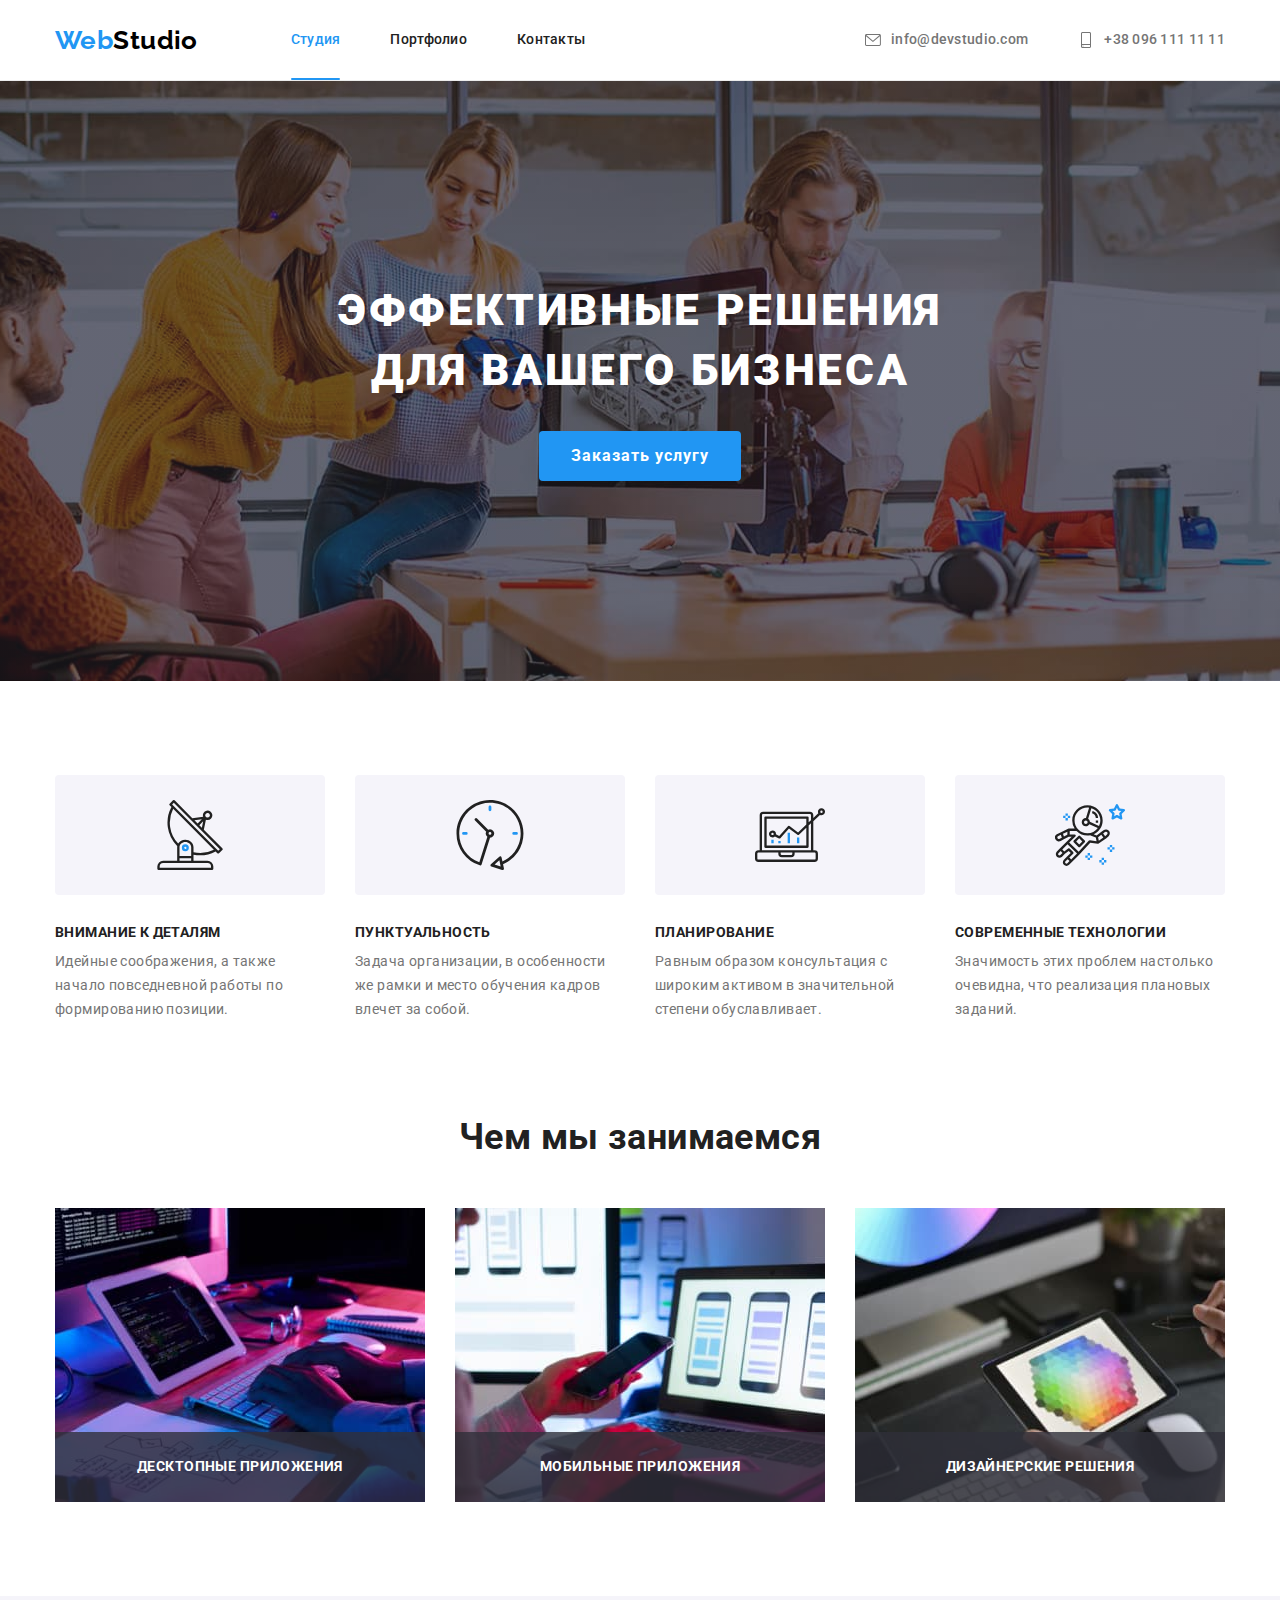
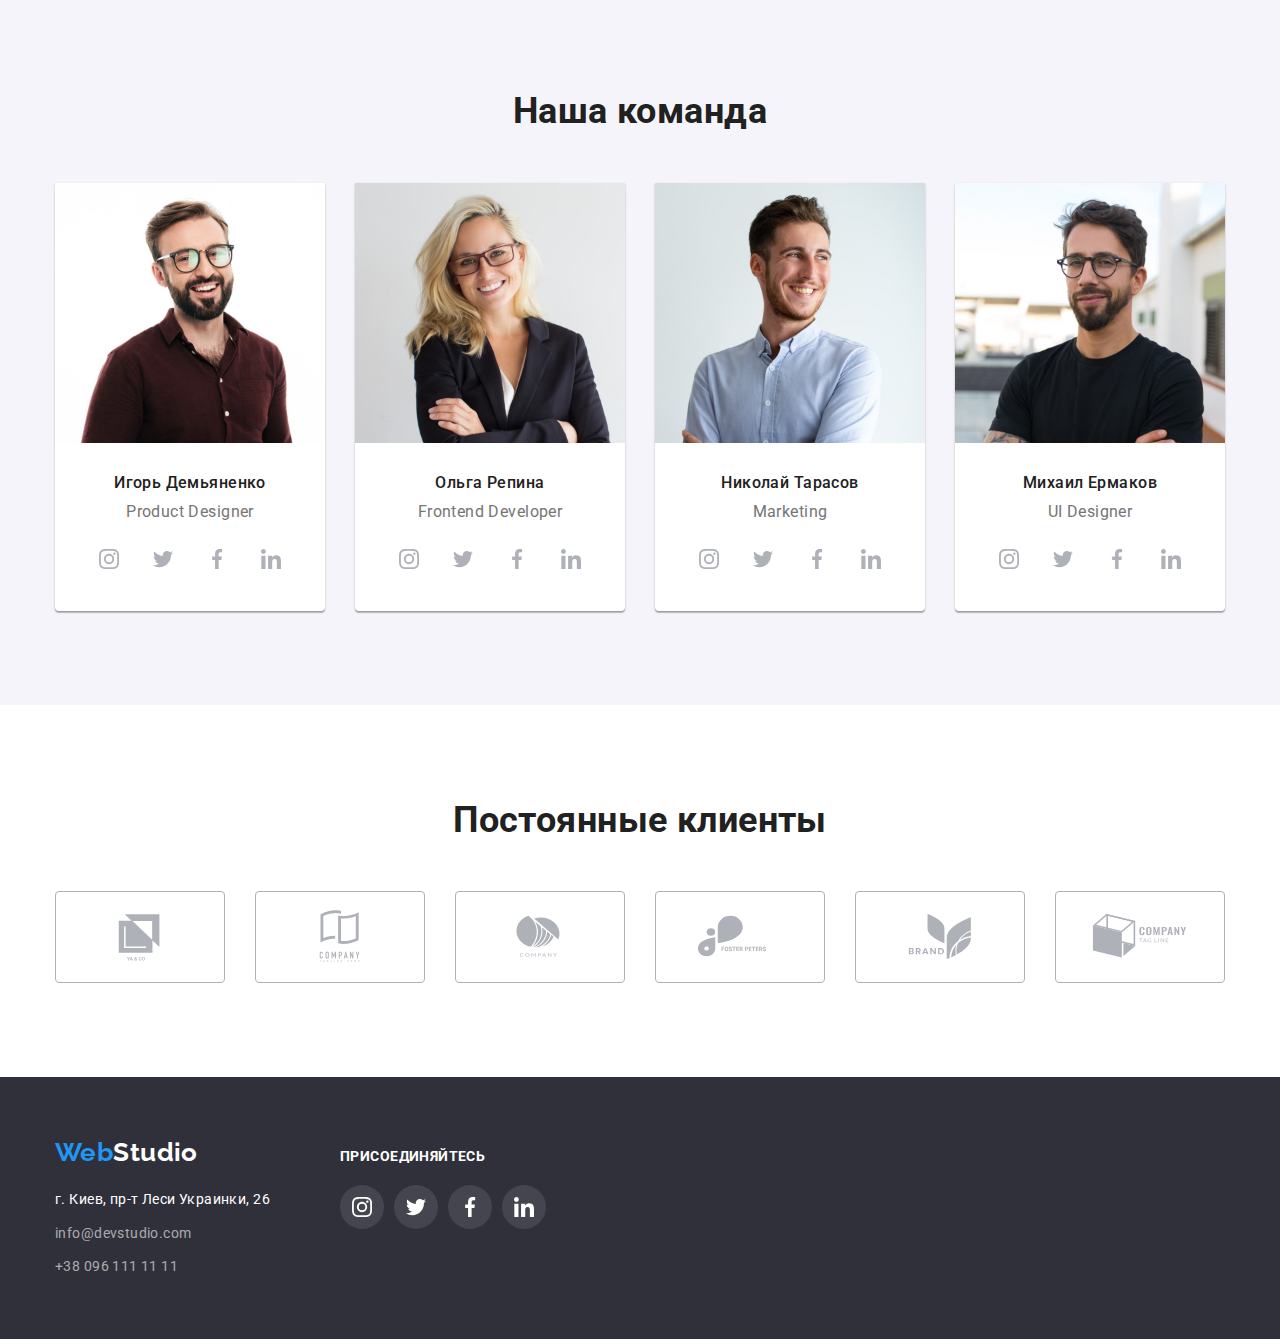
==== commit ccd6a90f: "cosmetic" ====
--- a/index.html
+++ b/index.html
@@ -16,7 +16,8 @@
     <link rel="stylesheet" href="./css/style.css" />
   </head>
   <body>
-    <!--шапка сайта-->
+    
+    <!--header-->
     <header class="hat">
       <div class="container header-container">
         <a href="" class="logo"><span>Web</span>Studio</a>
@@ -56,19 +57,22 @@
       </div>
     </header>
 
-    <!--главная страница с уникальным контентом-->
+    <!--uniq content-->
     <main>
+
       <!--Heroes-->
       <section class="hero">
         <div class="container">
           <h1 class="hero-title title">
             Эффективные решения для вашего бизнеса
           </h1>
-          <button type="button" class="button" data-modal-open >Заказать услугу</button>
+          <button type="button" class="button" data-modal-open>
+            Заказать услугу
+          </button>
         </div>
       </section>
 
-      <!--преимущества-->
+      <!--features-->
       <section class="section section-advance">
         <div class="container">
           <!-- заголовок секции для семантики -->
@@ -128,7 +132,7 @@
         </div>
       </section>
 
-      <!--чем мы занимаемся-->
+      <!--ocupation-->
       <section class="section section-occupation">
         <div class="container">
           <h2 class="section-title">Чем мы занимаемся</h2>
@@ -163,7 +167,8 @@
           </ul>
         </div>
       </section>
-      <!--наша команда-->
+
+      <!--team-->
       <section class="section team">
         <div class="container">
           <h2 class="section-title">Наша команда</h2>
@@ -589,7 +594,7 @@
             </ul>
           </address>
         </div>
-        
+
         <div class="socialmedia-container">
           <h2 class="subtitle title">присоединяйтесь</h2>
           <!--socialslinks-->
@@ -664,10 +669,6 @@
         </button>
       </div>
     </div>
-    <script src="./js/modal.js">
-
-    </script>
+    <script src="./js/modal.js"></script>
   </body>
-
-  
 </html>
--- a/css/style.css
+++ b/css/style.css
@@ -134,6 +134,7 @@
 
 .logo > span {
   color: var(--accent-color);
+  transition: color 250ms cubic-bezier(0.4, 0, 0.2, 1);
 }
 
 /* site-nav */
@@ -149,7 +150,7 @@
   letter-spacing: 0.02em;
   text-decoration: none;
   padding-top: 32px;
-  padding-bottom: 30px;
+  padding-bottom: 32px;
   transition: color 250ms cubic-bezier(0.4, 0, 0.2, 1);
 }
 
@@ -174,6 +175,7 @@
   width: 100%;
   height: 2px;
   background-color: var(--accent-color);
+  border-radius: 2px;
 }
 
 .site-nav .link:hover,
@@ -194,7 +196,6 @@
   font-weight: 500;
   letter-spacing: 0.02em;
   transition: color 250ms cubic-bezier(0.4, 0, 0.2, 1);
-  /* color: var(--primary-color); */
 }
 
 .contact-icon {
@@ -377,6 +378,7 @@
     0px 2px 1px rgba(0, 0, 0, 0.2);
   border-radius: 0px 0px 4px 4px;
 }
+/* ================================================================================== */
 
 /* socialmedia */
 
@@ -545,6 +547,7 @@
 
 .page-footer .socialmedia-item {
   background-color: rgba(255, 255, 255, 0.1);
+  transition: background-color 250ms cubic-bezier(0.4, 0, 0.2, 1);
 }
 .footer-icon {
   display: block;
@@ -718,6 +721,7 @@
   width: 100%;
   height: 100%;
   background-color: rgba(0, 0, 0, 0.2);
+  transition: opacity 250ms cubic-bezier(0.4, 0, 0.2, 1);
 }
 
 .back-drop.is-hidden {
@@ -733,8 +737,9 @@
   width: 528px;
   height: 581px;
   background-color: var(--primary-bg-t-color);
-  box-shadow: 0px 1px 3px rgba(0, 0, 0, 0.12), 0px 1px 1px rgba(0, 0, 0, 0.14), 0px 2px 1px rgba(0, 0, 0, 0.2);
-border-radius: 4px;
+  box-shadow: 0px 1px 3px rgba(0, 0, 0, 0.12), 0px 1px 1px rgba(0, 0, 0, 0.14),
+    0px 2px 1px rgba(0, 0, 0, 0.2);
+  border-radius: 4px;
 }
 .close-btn {
   position: absolute;
@@ -745,18 +750,20 @@
   align-items: center;
   width: 30px;
   height: 30px;
+  color: var(--logo-color-text);
   border-radius: 50%;
   border: 1px solid rgba(0, 0, 0, 0.1);
   background-color: var(--primary-bg-t-color);
+  transition: color 250ms cubic-bezier(0.4, 0, 0.2, 1);
+  cursor: pointer;
 }
 
 .close-icon {
+  display: block;
   fill: currentColor;
 }
 
-.close-btn:hover .close-btn, 
-.close-btn:focus .close-btn {
+.close-btn:hover,
+.close-btn:focus {
   color: var(--accent-color);
 }
-
-
